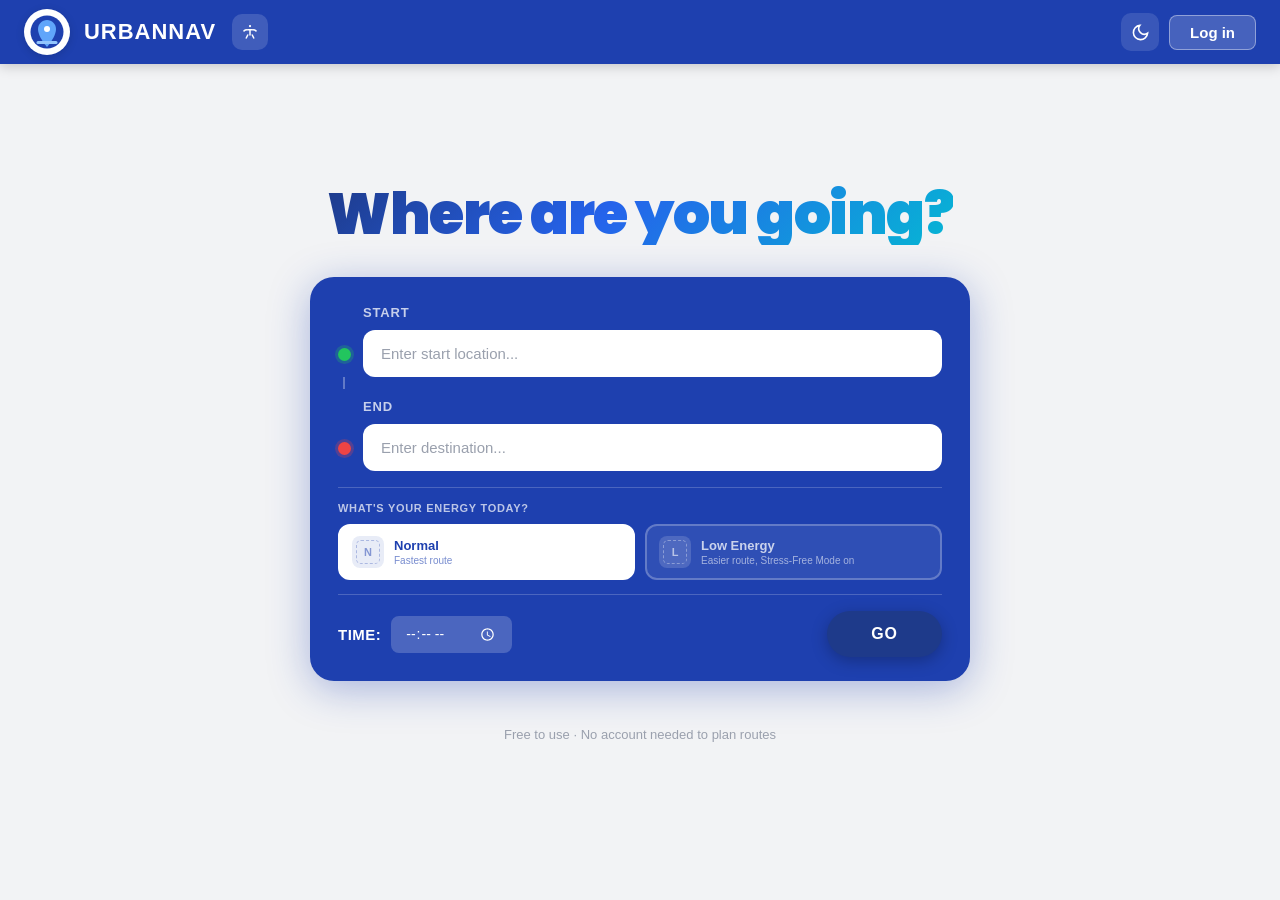
==== frontend/home.html @ 5a8ffb1b "final version home.html" ====
<!DOCTYPE html>
<html lang="en" data-theme="light">
<head>
  <meta charset="UTF-8">
  <meta name="viewport" content="width=device-width, initial-scale=1.0">
  <meta http-equiv="Cache-Control" content="no-cache, no-store, must-revalidate">
  <meta http-equiv="Pragma" content="no-cache">
  <meta http-equiv="Expires" content="0">
  <title>UrbanNav</title>
  <link href="https://fonts.googleapis.com/css2?family=Poppins:wght@700;800;900&display=swap" rel="stylesheet">

  <style>
    /* ALL CSS EMBEDDED — no external stylesheet needed */
    :root {
      --brand: #1E40AF; --brand-dark: #1e3a8a;
      --bg-app: #F2F3F5; --bg-surface: #FFFFFF; --bg-input: #F7F8FA; --bg-nav: #1E40AF;
      --text-primary: #0D1117; --text-secondary: #5A6170; --text-muted: #9AA0AD;
      --border: #E4E7EC; --border-input: #D0D5DD;
      --nav-h: 64px;
      --font: -apple-system, BlinkMacSystemFont, "Segoe UI", Roboto, Helvetica, Arial, sans-serif;
      --trans: 0.2s ease;
    }
    [data-theme="dark"] {
      --bg-app: #0D1117; --bg-surface: #161B22; --bg-input: #1C2128; --bg-nav: #1e3a8a;
      --text-primary: #E6EDF3; --text-secondary: #8B949E; --text-muted: #6E7681;
      --border: #30363D; --border-input: #30363D;
    }
    *, *::before, *::after { box-sizing: border-box; margin: 0; padding: 0; }
    html { font-size: 14px; transition: font-size 0.2s ease; }
    html, body { height: 100%; font-family: var(--font); background: var(--bg-app); color: var(--text-primary); }
    button { cursor: pointer; font-family: var(--font); }
    input  { font-family: var(--font); }

    /* NAV */
    .top-nav { position: fixed; top: 0; left: 0; right: 0; height: var(--nav-h); background: var(--bg-nav); display: flex; align-items: center; justify-content: space-between; padding: 0 24px; z-index: 100; box-shadow: 0 2px 12px rgba(0,0,0,0.2); }
    .nav-left  { display: flex; align-items: center; gap: 14px; }
    .nav-right { display: flex; align-items: center; gap: 10px; }
    .nav-logo-circle { width: 46px; height: 46px; border-radius: 50%; background: white; display: flex; align-items: center; justify-content: center; flex-shrink: 0; overflow: hidden; box-shadow: 0 2px 8px rgba(0,0,0,0.15); }
    .nav-logo-img { width: 36px; height: 36px; object-fit: contain; border-radius: 50%; }
    .nav-brand-name { font-size: 1.57rem; font-weight: 800; color: white; letter-spacing: 1px; text-transform: uppercase; }
    .night-btn { width: 38px; height: 38px; border-radius: 10px; border: none; background: rgba(255,255,255,0.12); color: white; display: flex; align-items: center; justify-content: center; }
    .night-btn:hover { background: rgba(255,255,255,0.22); }
    .night-btn svg { width: 19px; height: 19px; }
    .icon-sun { display: none; } .icon-moon { display: block; }
    [data-theme="dark"] .icon-moon { display: none; } [data-theme="dark"] .icon-sun { display: block; }
    .nav-login-btn { background: rgba(255,255,255,0.18); color: white; border: 1.5px solid rgba(255,255,255,0.4); border-radius: 8px; padding: 8px 20px; font-size: 1.07rem; font-weight: 600; }
    .nav-login-btn:hover { background: rgba(255,255,255,0.28); }
    .home-user-label { color: white; font-size: 0.93rem; font-weight: 600; max-width: 100px; overflow: hidden; text-overflow: ellipsis; white-space: nowrap; opacity: 0.92; }
    .home-logout-btn { width: 38px; height: 38px; border-radius: 10px; border: none; background: rgba(255,255,255,0.12); color: white; display: flex; align-items: center; justify-content: center; }
    .home-logout-btn:hover { background: rgba(239,68,68,0.35); }
    .home-logout-btn svg { width: 18px; height: 18px; }

    /* ACCESSIBILITY BTN + PANEL */
    .home-acc-btn { width: 36px; height: 36px; border-radius: 10px; border: none; background: rgba(255,255,255,0.15); color: white; display: flex; align-items: center; justify-content: center; cursor: pointer; flex-shrink: 0; margin-left: 2px; }
    .home-acc-btn:hover { background: rgba(255,255,255,0.28); }
    .home-acc-dropdown { position: fixed; top: calc(var(--nav-h) + 6px); left: 10px; width: 260px; background: var(--bg-surface); border: 1px solid var(--border); border-radius: 14px; box-shadow: 0 8px 32px rgba(0,0,0,0.18); z-index: 3000; overflow: hidden; }
    .home-acc-arrow { position: absolute; top: -7px; left: 52px; width: 14px; height: 14px; background: var(--bg-surface); border-left: 1px solid var(--border); border-top: 1px solid var(--border); transform: rotate(45deg); z-index: 1; }
    .home-acc-header { display: flex; justify-content: space-between; align-items: center; padding: 12px 14px 10px; border-bottom: 1px solid var(--border); font-size: 0.93rem; font-weight: 600; color: var(--text-primary); position: relative; z-index: 2; background: var(--bg-surface); }
    .home-acc-close { background: none; border: none; font-size: 0.93rem; color: var(--text-muted); cursor: pointer; padding: 2px 6px; border-radius: 6px; }
    .home-acc-close:hover { background: var(--bg-input); }
    .home-acc-body { padding: 14px; }
    .home-acc-section-title { font-size: 0.71rem; font-weight: 700; letter-spacing: 0.6px; text-transform: uppercase; color: var(--text-muted); margin-bottom: 10px; }
    .home-acc-size-row { display: grid; grid-template-columns: 1fr 1fr 1fr; gap: 6px; margin-bottom: 6px; }
    .home-acc-size-btn { background: var(--bg-input); border: 1.5px solid var(--border); border-radius: 8px; padding: 8px 4px; font-weight: 700; color: var(--text-secondary); cursor: pointer; line-height: 1; font-size: 13px; }
    .home-acc-size-btn.home-size-mid   { font-size: 16px; }
    .home-acc-size-btn.home-size-large { font-size: 20px; }
    .home-acc-size-btn:hover { border-color: var(--brand); color: var(--brand); }
    .home-acc-size-btn.home-acc-size-active { background: var(--brand); border-color: var(--brand); color: #fff; }
    .home-acc-size-labels { display: grid; grid-template-columns: 1fr 1fr 1fr; gap: 6px; text-align: center; font-size: 0.71rem; color: var(--text-muted); margin-bottom: 4px; }
    .home-acc-divider { height: 1px; background: var(--border); margin: 12px 0; }
    .home-acc-toggle-row { display: flex; align-items: center; justify-content: space-between; cursor: pointer; margin-bottom: 6px; }
    .home-acc-toggle-label { display: flex; align-items: center; gap: 7px; font-size: 0.93rem; font-weight: 500; color: var(--text-primary); }
    .home-acc-switch { width: 40px; height: 22px; background: var(--border); border-radius: 11px; position: relative; cursor: pointer; transition: background 0.2s; flex-shrink: 0; outline: none; }
    [aria-checked="true"].home-acc-switch { background: var(--brand); }
    .home-acc-switch-thumb { position: absolute; top: 3px; left: 3px; width: 16px; height: 16px; background: #fff; border-radius: 50%; transition: transform 0.2s; box-shadow: 0 1px 3px rgba(0,0,0,0.25); }
    [aria-checked="true"].home-acc-switch .home-acc-switch-thumb { transform: translateX(18px); }
    .home-acc-hint { font-size: 0.71rem; color: var(--text-muted); line-height: 1.4; }
    .home-acc-reset { width: 100%; background: none; border: 1.5px solid var(--border); border-radius: 8px; padding: 7px 0; font-size: 0.86rem; font-weight: 600; color: var(--text-secondary); cursor: pointer; }
    .home-acc-reset:hover { border-color: var(--brand); color: var(--brand); background: #EFF6FF; }

    /* MAIN PAGE */
    .page { min-height: 100vh; padding: var(--nav-h) 20px 40px; display: flex; flex-direction: column; align-items: center; justify-content: center; }

    /* Hero title — original size restored */
    .hero-title {
      font-family: "Poppins", var(--font);
      font-size: clamp(2.29rem, 6vw, 4.14rem);
      font-weight: 900;
      margin-bottom: 32px;
      text-align: center;
      line-height: 1.1;
      letter-spacing: -1.5px;
      background: linear-gradient(135deg, #1E3A8A 0%, #2563EB 45%, #06B6D4 100%);
      -webkit-background-clip: text;
      -webkit-text-fill-color: transparent;
      background-clip: text;
    }
    [data-theme="dark"] .hero-title {
      background: linear-gradient(135deg, #93C5FD 0%, #60A5FA 50%, #67E8F9 100%);
      -webkit-background-clip: text; -webkit-text-fill-color: transparent; background-clip: text;
    }

    /* SEARCH CARD */
    .search-card { background: var(--brand); border-radius: 24px; padding: 28px 28px 24px; width: 100%; max-width: 660px; box-shadow: 0 8px 40px rgba(30,64,175,0.35); }
    .search-card-label { font-size: 0.93rem; font-weight: 700; color: rgba(255,255,255,0.75); text-transform: uppercase; letter-spacing: 0.8px; margin-bottom: 10px; }
    .inputs-wrapper { display: flex; flex-direction: column; }
    .labeled-input { display: flex; align-items: flex-end; gap: 12px; }
    .input-col { flex: 1; }
    .input-dot { width: 13px; height: 13px; border-radius: 50%; flex-shrink: 0; margin-bottom: 16px; }
    .dot-green { background: #22C55E; box-shadow: 0 0 0 3px rgba(34,197,94,0.25); }
    .dot-red   { background: #EF4444; box-shadow: 0 0 0 3px rgba(239,68,68,0.25); }
    .input-connector-line { width: 2px; height: 12px; background: rgba(255,255,255,0.3); margin-left: 5px; margin-bottom: 10px; }
    .search-input { width: 100%; padding: 15px 18px; border: none; border-radius: 12px; font-size: 1.07rem; font-weight: 500; background: white; color: #0D1117; outline: none; }
    .search-input:focus { box-shadow: 0 0 0 3px rgba(255,255,255,0.4); }
    .search-input::placeholder { color: #9AA0AD; font-weight: 400; }

    /* TIME ROW */
    .time-row { display: flex; align-items: center; justify-content: space-between; margin-top: 16px; gap: 16px; }
    .time-label-group { display: flex; align-items: center; gap: 10px; }
    .time-label { font-size: 1.07rem; font-weight: 700; color: white; text-transform: uppercase; letter-spacing: 0.5px; }
    .time-input { padding: 8px 14px; border: none; border-radius: 8px; font-size: 1rem; font-weight: 500; background: rgba(255,255,255,0.2); color: white; outline: none; min-width: 120px; -webkit-text-fill-color: white; }
    .time-input:hover { background: rgba(255,255,255,0.28); }
    .time-input::-webkit-calendar-picker-indicator { filter: invert(1); cursor: pointer; }
    .time-input::-webkit-datetime-edit,
    .time-input::-webkit-datetime-edit-fields-wrapper,
    .time-input::-webkit-datetime-edit-hour-field,
    .time-input::-webkit-datetime-edit-minute-field,
    .time-input::-webkit-datetime-edit-ampm-field { color: white; -webkit-text-fill-color: white; }
    .go-btn { background: var(--brand-dark); color: white; border: none; border-radius: 50px; padding: 14px 44px; font-size: 1.14rem; font-weight: 800; letter-spacing: 1px; text-transform: uppercase; box-shadow: 0 4px 16px rgba(0,0,0,0.25); flex-shrink: 0; }
    .go-btn:hover  { background: #172554; }
    .go-btn:active { transform: scale(0.97); }

    /* ═══════════════════════════════════════════════
       FEATURE 1: ENERGY LEVEL
       Sits between location inputs and time/GO row.
       Two plain <button> elements — works Chrome + Safari.
    ═══════════════════════════════════════════════ */
    .energy-row {
      margin: 16px 0 0;
      padding: 14px 0 14px;
      border-top: 1px solid rgba(255,255,255,0.2);
      border-bottom: 1px solid rgba(255,255,255,0.2);
    }

    /* "What's your energy today?" label above the buttons */
    .energy-section-label {
      font-size: 11px;
      font-weight: 700;
      color: rgba(255,255,255,0.7);
      text-transform: uppercase;
      letter-spacing: 0.7px;
      margin-bottom: 10px;
    }

    .energy-options {
      display: flex;
      gap: 10px;
    }
    .energy-opt {
      flex: 1;
      display: flex;
      align-items: center;
      gap: 10px;
      padding: 10px 12px;
      border-radius: 12px;
      border: 2px solid rgba(255,255,255,0.25);
      background: rgba(255,255,255,0.08);
      color: rgba(255,255,255,0.75);
      font-family: inherit;
      cursor: pointer;
      text-align: left;
      transition: background 0.15s, border-color 0.15s, color 0.15s;
    }
    .energy-opt:hover {
      background: rgba(255,255,255,0.16);
      border-color: rgba(255,255,255,0.45);
      color: white;
    }
    .energy-opt.energy-active {
      background: white;
      border-color: white;
      color: #1E40AF;
    }

    /* Icon area — 32x32 container for your image */
    .energy-opt-icon {
      width: 32px;
      height: 32px;
      border-radius: 8px;
      background: rgba(255,255,255,0.15);
      display: flex;
      align-items: center;
      justify-content: center;
      flex-shrink: 0;
      overflow: hidden;
    }
    .energy-opt.energy-active .energy-opt-icon {
      background: rgba(30,64,175,0.1);
    }
    .energy-opt-icon img {
      width: 24px;
      height: 24px;
      object-fit: contain;
      display: block;
    }
    /* Dashed placeholder shown when image file isn't found */
    .energy-icon-placeholder {
      display: none;
      width: 24px;
      height: 24px;
      align-items: center;
      justify-content: center;
      font-size: 11px;
      font-weight: 800;
      color: rgba(255,255,255,0.6);
      border: 1.5px dashed rgba(255,255,255,0.35);
      border-radius: 5px;
    }
    .energy-opt.energy-active .energy-icon-placeholder {
      color: rgba(30,64,175,0.5);
      border-color: rgba(30,64,175,0.3);
    }

    /* Text content next to icon */
    .energy-opt-content {
      display: flex;
      flex-direction: column;
      gap: 1px;
      min-width: 0;
    }
    .energy-opt-title {
      font-size: 13px;
      font-weight: 700;
      line-height: 1.2;
    }
    .energy-opt-sub {
      font-size: 10px;
      font-weight: 400;
      opacity: 0.75;
      line-height: 1.3;
    }
    .energy-opt.energy-active .energy-opt-sub { opacity: 0.6; }

    /* ERROR + TAGLINE */
    .home-error { margin-top: 14px; font-size: 0.93rem; font-weight: 600; color: #EF4444; min-height: 18px; text-align: center; }
    [data-theme="dark"] .home-error { color: #FCA5A5; }
    .tagline { margin-top: 14px; font-size: 0.93rem; color: var(--text-muted); text-align: center; }

    /* AUTH MODAL */
    .modal-overlay { position: fixed; inset: 0; background: rgba(0,0,0,0.55); z-index: 9000; display: flex; align-items: center; justify-content: center; padding: 20px; backdrop-filter: blur(3px); }
    .modal-box { background: var(--bg-surface); border-radius: 18px; padding: 28px; width: 100%; max-width: 400px; position: relative; box-shadow: 0 20px 60px rgba(0,0,0,0.3); border: 1px solid var(--border); }
    .modal-close-btn { position: absolute; top: 16px; right: 16px; background: var(--bg-input); border: none; border-radius: 8px; width: 30px; height: 30px; color: var(--text-secondary); cursor: pointer; display: flex; align-items: center; justify-content: center; font-size: 1rem; }
    .modal-close-btn:hover { background: var(--border); }
    .auth-tabs { display: flex; gap: 4px; background: var(--bg-input); border-radius: 10px; padding: 4px; margin-bottom: 20px; }
    .auth-tab { flex: 1; padding: 8px 0; border: none; border-radius: 8px; background: transparent; font-size: 0.93rem; font-weight: 600; color: var(--text-muted); cursor: pointer; }
    .auth-tab-active { background: var(--bg-surface); color: var(--brand); box-shadow: 0 1px 3px rgba(0,0,0,0.08); }
    .auth-error { font-size: 0.86rem; color: #DC2626; background: #FEF2F2; border: 1px solid #FECACA; border-radius: 8px; padding: 8px 12px; margin-bottom: 12px; }
    .auth-error:empty { display: none; }
    .auth-field { margin-bottom: 14px; }
    .auth-field label { display: block; font-size: 0.86rem; font-weight: 600; color: var(--text-secondary); margin-bottom: 5px; }
    .auth-field-row { display: grid; grid-template-columns: 1fr 1fr; gap: 10px; }
    .auth-input { width: 100%; padding: 10px 12px; border: 1.5px solid var(--border-input); border-radius: 9px; font-size: 0.93rem; background: var(--bg-input); color: var(--text-primary); outline: none; }
    .auth-input:focus { border-color: var(--brand); }
    .auth-input::placeholder { color: var(--text-muted); }
    .auth-submit-btn { width: 100%; background: var(--brand); color: white; border: none; border-radius: 10px; padding: 11px 0; font-size: 1rem; font-weight: 700; cursor: pointer; margin-top: 4px; margin-bottom: 14px; }
    .auth-submit-btn:hover { background: var(--brand-dark); }
    .auth-switch { text-align: center; font-size: 0.86rem; color: var(--text-muted); }
    .auth-switch a { color: var(--brand); font-weight: 600; text-decoration: none; }

    /* HIGH CONTRAST */
    [data-contrast="high"] {
      --bg-app: #000; --bg-surface: #0a0a0a; --bg-input: #111; --bg-nav: #000080;
      --text-primary: #FFF; --text-secondary: #FF0; --text-muted: #CCC;
      --border: #FFF; --brand: #4488FF; --brand-dark: #2266DD;
    }
    [data-contrast="high"] .search-card { background: #000080; border: 2px solid #FFF; }
    [data-contrast="high"] .search-input { background: #000; color: #FFF; border: 2px solid #FFF; }
    [data-contrast="high"] .go-btn { background: #00C; border: 2px solid #FFF; }
    [data-contrast="high"] .modal-box { border: 2px solid #FFF; }
    [data-contrast="high"] .energy-opt.energy-active { background: #FFF; color: #00C; }

    /* RESPONSIVE */
    @media (max-width: 500px) {
      .search-card { padding: 16px 14px 16px; }
      .time-row { flex-direction: column; align-items: stretch; }
      .go-btn { width: 100%; text-align: center; }
      .energy-options { flex-direction: column; }
      .home-acc-dropdown { left: 8px; right: 8px; width: auto; }
    }
  </style>

  <script>
    /* Apply saved accessibility prefs BEFORE paint */
    (function() {
      var size  = localStorage.getItem('urbannav_textsize') || 'medium';
      var sizes = { small: '12px', medium: '14px', large: '17px' };
      document.documentElement.style.fontSize = sizes[size] || '14px';
      if (localStorage.getItem('urbannav_contrast') === 'true')
        document.documentElement.setAttribute('data-contrast', 'high');
    })();
  </script>
</head>
<body>

  <!-- TOP NAV -->
  <header class="top-nav">
    <div class="nav-left">
      <div class="nav-logo-circle">
        <img src="logo.png" alt="UrbanNav logo" class="nav-logo-img"
             onerror="this.style.display='none';this.nextElementSibling.style.display='flex'">
        <svg viewBox="0 0 48 48" fill="none" width="36" height="36" style="display:none">
          <circle cx="24" cy="24" r="22" fill="#1E40AF"/>
          <path d="M24 8C17.4 8 12 13.4 12 20c0 10.5 12 24 12 24s12-13.5 12-24c0-6.6-5.4-12-12-12z" fill="#60A5FA"/>
          <circle cx="24" cy="20" r="4" fill="white"/>
          <rect x="10" y="36" width="28" height="4" rx="2" fill="#93C5FD"/>
        </svg>
      </div>
      <span class="nav-brand-name">UrbanNav</span>
      <button class="home-acc-btn" id="homeAccBtn" aria-label="Accessibility options">
        <svg viewBox="0 0 24 24" fill="none" stroke="currentColor" stroke-width="2"
             stroke-linecap="round" stroke-linejoin="round" width="18" height="18">
          <circle cx="12" cy="4" r="1.5" fill="currentColor" stroke="none"/>
          <path d="M9 9h6M12 9v7M9 16l-2 4M15 16l2 4"/>
          <path d="M8 9c-1.5 0-3 .5-4 1.5M16 9c1.5 0 3 .5 4 1.5"/>
        </svg>
      </button>
    </div>
    <div class="nav-right">
      <button class="night-btn" id="nightBtn" title="Toggle dark mode">
        <svg class="icon-moon" viewBox="0 0 24 24" fill="none" stroke="currentColor" stroke-width="2" stroke-linecap="round">
          <path d="M21 12.79A9 9 0 1 1 11.21 3 7 7 0 0 0 21 12.79z"/>
        </svg>
        <svg class="icon-sun" viewBox="0 0 24 24" fill="none" stroke="currentColor" stroke-width="2" stroke-linecap="round">
          <circle cx="12" cy="12" r="5"/>
          <line x1="12" y1="1" x2="12" y2="3"/><line x1="12" y1="21" x2="12" y2="23"/>
          <line x1="4.22" y1="4.22" x2="5.64" y2="5.64"/><line x1="18.36" y1="18.36" x2="19.78" y2="19.78"/>
          <line x1="1" y1="12" x2="3" y2="12"/><line x1="21" y1="12" x2="23" y2="12"/>
          <line x1="4.22" y1="19.78" x2="5.64" y2="18.36"/><line x1="18.36" y1="5.64" x2="19.78" y2="4.22"/>
        </svg>
      </button>
      <button class="nav-login-btn" id="loginBtn">Log in</button>
      <span id="homeUserLabel" class="home-user-label" style="display:none"></span>
      <button id="homeLogoutBtn" class="home-logout-btn" style="display:none" title="Log out" onclick="homeLogout()">
        <svg viewBox="0 0 24 24" fill="none" stroke="currentColor" stroke-width="2" stroke-linecap="round">
          <path d="M9 21H5a2 2 0 0 1-2-2V5a2 2 0 0 1 2-2h4"/>
          <polyline points="16 17 21 12 16 7"/>
          <line x1="21" y1="12" x2="9" y2="12"/>
        </svg>
      </button>
    </div>
  </header>

  <!-- ACCESSIBILITY PANEL -->
  <div id="homeAccPanel" class="home-acc-dropdown" style="display:none" role="dialog">
    <div class="home-acc-arrow"></div>
    <div class="home-acc-header">
      <span>Accessibility</span>
      <button class="home-acc-close" onclick="document.getElementById('homeAccPanel').style.display='none'">&#x2715;</button>
    </div>
    <div class="home-acc-body">
      <p class="home-acc-section-title">Text Size</p>
      <div class="home-acc-size-row">
        <button class="home-acc-size-btn"                 id="homeSizeSmall"  onclick="accSetSize('small')">A</button>
        <button class="home-acc-size-btn home-size-mid"   id="homeSizeMedium" onclick="accSetSize('medium')">A</button>
        <button class="home-acc-size-btn home-size-large" id="homeSizeLarge"  onclick="accSetSize('large')">A</button>
      </div>
      <div class="home-acc-size-labels"><span>Small</span><span>Medium</span><span>Large</span></div>
      <div class="home-acc-divider"></div>
      <p class="home-acc-section-title">High Contrast</p>
      <label class="home-acc-toggle-row">
        <span class="home-acc-toggle-label">
          <svg viewBox="0 0 24 24" fill="none" stroke="currentColor" stroke-width="2" width="15" height="15">
            <circle cx="12" cy="12" r="10"/>
            <path d="M12 2a10 10 0 0 1 0 20V2z" fill="currentColor" stroke="none"/>
          </svg>
          High contrast mode
        </span>
        <div class="home-acc-switch" id="homeContrastSwitch" role="switch" aria-checked="false" tabindex="0"
             onclick="accToggleContrast()" onkeydown="if(event.key==='Enter'||event.key===' ')accToggleContrast()">
          <div class="home-acc-switch-thumb"></div>
        </div>
      </label>
      <p class="home-acc-hint">Increases contrast for better readability</p>
      <div class="home-acc-divider"></div>
      <button class="home-acc-reset" onclick="accReset()">Reset to defaults</button>
    </div>
  </div>

  <!-- MAIN CONTENT -->
  <main class="page">
    <h1 class="hero-title">Where are you going?</h1>

    <div class="search-card">

      <!-- 1. Location inputs -->
      <div class="inputs-wrapper">
        <div class="labeled-input">
          <span class="input-dot dot-green"></span>
          <div class="input-col">
            <p class="search-card-label">Start</p>
            <input id="homeFrom" type="text" class="search-input"
                   placeholder="Enter start location..." autocomplete="off">
          </div>
        </div>
        <div class="input-connector-line"></div>
        <div class="labeled-input">
          <span class="input-dot dot-red"></span>
          <div class="input-col">
            <p class="search-card-label">End</p>
            <input id="homeTo" type="text" class="search-input"
                   placeholder="Enter destination..." autocomplete="off">
          </div>
        </div>
      </div>

      <!-- 2. FEATURE 1: Energy Level — between location inputs and time/GO -->
      <div class="energy-row">
        <p class="energy-section-label">What's your energy today?</p>
        <input type="hidden" id="energyLevel" value="normal">
        <div class="energy-options">

          <!-- Normal button — replace normal-icon.png with your own image -->
          <button type="button" class="energy-opt energy-active" id="energyNormal"
                  onclick="setEnergyLevel('normal')">
            <span class="energy-opt-icon">
              <img src="normalenergy.png" alt=""
                   onerror="this.style.display='none';this.nextElementSibling.style.display='flex'">
              <span class="energy-icon-placeholder">N</span>
            </span>
            <span class="energy-opt-content">
              <span class="energy-opt-title">Normal</span>
              <span class="energy-opt-sub">Fastest route</span>
            </span>
          </button>

          <!-- Low Energy button — replace low-icon.png with your own image -->
          <button type="button" class="energy-opt" id="energyLow"
                  onclick="setEnergyLevel('low')">
            <span class="energy-opt-icon">
              <img src="lowenerygy.png" alt=""
                   onerror="this.style.display='none';this.nextElementSibling.style.display='flex'">
              <span class="energy-icon-placeholder">L</span>
            </span>
            <span class="energy-opt-content">
              <span class="energy-opt-title">Low Energy</span>
              <span class="energy-opt-sub">Easier route, Stress-Free Mode on</span>
            </span>
          </button>

        </div>
      </div>

      <!-- 3. Time + GO -->
      <div class="time-row">
        <div class="time-label-group">
          <span class="time-label">Time:</span>
          <input type="time" id="homeTime" class="time-input">
        </div>
        <button class="go-btn" id="goBtn">GO</button>
      </div>

    </div>

    <p class="home-error" id="homeError"></p>
    <p class="tagline">Free to use &middot; No account needed to plan routes</p>
  </main>

  <!-- AUTH MODAL -->
  <div id="authModal" class="modal-overlay" style="display:none"
       onclick="if(event.target===this)closeModal()">
    <div class="modal-box">
      <button class="modal-close-btn" onclick="closeModal()">&#x2715;</button>
      <div class="auth-tabs">
        <button id="tabLogin"    class="auth-tab auth-tab-active" onclick="switchTab('login')">Log In</button>
        <button id="tabRegister" class="auth-tab"                 onclick="switchTab('register')">Register</button>
      </div>
      <p id="authError" class="auth-error"></p>
      <div id="loginForm">
        <div class="auth-field"><label>Email</label><input id="loginEmail" type="email" placeholder="you@example.com" class="auth-input"></div>
        <div class="auth-field"><label>Password</label><input id="loginPassword" type="password" placeholder="password" class="auth-input"></div>
        <button class="auth-submit-btn" onclick="submitLogin()">Log In</button>
        <p class="auth-switch">No account? <a href="#" onclick="switchTab('register')">Register here</a></p>
      </div>
      <div id="registerForm" style="display:none">
        <div class="auth-field-row">
          <div class="auth-field"><label>First Name</label><input id="regFirst" type="text" placeholder="Jane" class="auth-input"></div>
          <div class="auth-field"><label>Last Name</label><input id="regLast"  type="text" placeholder="Smith" class="auth-input"></div>
        </div>
        <div class="auth-field"><label>Email</label><input id="regEmail" type="email" placeholder="you@example.com" class="auth-input"></div>
        <div class="auth-field"><label>Password</label><input id="regPassword" type="password" placeholder="min 6 chars" class="auth-input"></div>
        <button class="auth-submit-btn" onclick="submitRegister()">Create Account</button>
        <p class="auth-switch">Have an account? <a href="#" onclick="switchTab('login')">Log in</a></p>
      </div>
    </div>
  </div>

  <!-- SCRIPTS -->
  <script src="config.js"></script>
  <script src="home.js"></script>

  <script>
    /* ── FEATURE 1: Energy Level ──
       setEnergyLevel() updates button states and the hidden input.
       It also links to Feature 3 (Stress-Free Mode):
       selecting "Low Energy" pre-enables Commuter Stress-Free Mode
       so index.html picks it up immediately from localStorage. */
    function setEnergyLevel(val) {
      document.getElementById('energyLevel').value = val;
      document.getElementById('energyNormal').classList.toggle('energy-active', val === 'normal');
      document.getElementById('energyLow').classList.toggle('energy-active', val === 'low');
      // Feature 1 + 4 link
      localStorage.setItem('urbannav_stressfree', val === 'low' ? 'true' : 'false');
    }

    /* ── Dark mode ── */
    var _html  = document.documentElement;
    var _saved = localStorage.getItem('urbannav_theme');
    if (_saved) _html.setAttribute('data-theme', _saved);
    document.getElementById('nightBtn').addEventListener('click', function() {
      var next = _html.getAttribute('data-theme') === 'dark' ? 'light' : 'dark';
      _html.setAttribute('data-theme', next);
      localStorage.setItem('urbannav_theme', next);
    });

    /* ── Auth modal ── */
    document.getElementById('loginBtn').addEventListener('click', function() {
      var u = sessionStorage.getItem('urbannav_user');
      if (u) { window.location.href = 'index.html'; }
      else   { document.getElementById('authModal').style.display = 'flex'; switchTab('login'); }
    });
    function closeModal() {
      document.getElementById('authModal').style.display = 'none';
      document.getElementById('authError').textContent = '';
    }
    function switchTab(tab) {
      document.getElementById('loginForm').style.display    = tab === 'login'    ? 'block' : 'none';
      document.getElementById('registerForm').style.display = tab === 'register' ? 'block' : 'none';
      document.getElementById('tabLogin').classList.toggle('auth-tab-active',    tab === 'login');
      document.getElementById('tabRegister').classList.toggle('auth-tab-active', tab === 'register');
      document.getElementById('authError').textContent = '';
    }

    /* ── Accessibility panel ── */
    document.getElementById('homeAccBtn').addEventListener('click', function(e) {
      e.stopPropagation();
      var panel = document.getElementById('homeAccPanel');
      panel.style.display = panel.style.display === 'none' ? 'block' : 'none';
    });
    document.addEventListener('click', function(e) {
      var panel = document.getElementById('homeAccPanel');
      var btn   = document.getElementById('homeAccBtn');
      if (panel && panel.style.display !== 'none' && !panel.contains(e.target) && e.target !== btn)
        panel.style.display = 'none';
    });
    function accSetSize(s) { _accApplySize(s, true); }
    function accToggleContrast() { _accApplyContrast(document.documentElement.getAttribute('data-contrast') !== 'high', true); }
    function accReset() { _accApplySize('medium', true); _accApplyContrast(false, true); }
    function _accApplySize(size, save) {
      var sizes = { small: '12px', medium: '14px', large: '17px' };
      document.documentElement.style.fontSize = sizes[size] || '14px';
      document.documentElement.setAttribute('data-textsize', size);
      ['small','medium','large'].forEach(function(s) {
        var b = document.getElementById('homeSize' + s.charAt(0).toUpperCase() + s.slice(1));
        if (b) b.classList.toggle('home-acc-size-active', s === size);
      });
      if (save) localStorage.setItem('urbannav_textsize', size);
    }
    function _accApplyContrast(on, save) {
      var sw = document.getElementById('homeContrastSwitch');
      if (on) { document.documentElement.setAttribute('data-contrast','high'); if(sw) sw.setAttribute('aria-checked','true'); }
      else    { document.documentElement.removeAttribute('data-contrast');      if(sw) sw.setAttribute('aria-checked','false'); }
      if (save) localStorage.setItem('urbannav_contrast', on ? 'true' : 'false');
    }

    /* ── Auth UI ── */
    function homeUpdateAuthUI() {
      var raw      = sessionStorage.getItem('urbannav_user');
      var user     = raw ? JSON.parse(raw) : null;
      var loginBtn = document.getElementById('loginBtn');
      var label    = document.getElementById('homeUserLabel');
      var logout   = document.getElementById('homeLogoutBtn');
      if (!loginBtn) return;
      if (user) { loginBtn.style.display='none'; label.style.display='inline-block'; logout.style.display='inline-flex'; label.textContent=user.first_name; }
      else      { loginBtn.style.display='inline-block'; label.style.display='none'; logout.style.display='none'; }
    }
    function homeLogout() { sessionStorage.removeItem('urbannav_user'); homeUpdateAuthUI(); }

    /* ── On DOM ready ── */
    window.addEventListener('DOMContentLoaded', function() {
      // Restore energy selection from localStorage
      var sfOn = localStorage.getItem('urbannav_stressfree') === 'true';
      if (sfOn) setEnergyLevel('low');
      // Sync accessibility
      _accApplySize(localStorage.getItem('urbannav_textsize') || 'medium', false);
      _accApplyContrast(localStorage.getItem('urbannav_contrast') === 'true', false);
      homeUpdateAuthUI();
    });

    /* ── Auth submit functions (used by modal buttons) ── */
    async function submitLogin() {
      var email = document.getElementById('loginEmail').value.trim();
      var pass  = document.getElementById('loginPassword').value;
      var errEl = document.getElementById('authError');
      errEl.textContent = '';
      if (!email || !pass) { errEl.textContent = 'Please fill in all fields'; return; }
      try {
        var resp = await fetch('login.php', { method:'POST', headers:{'Content-Type':'application/json'}, body: JSON.stringify({email,password:pass}) });
        var data = JSON.parse(await resp.text());
        if (data.success) { sessionStorage.setItem('urbannav_user', JSON.stringify(data)); closeModal(); homeUpdateAuthUI(); }
        else errEl.textContent = data.error || 'Login failed';
      } catch(e) { errEl.textContent = 'Cannot reach server — are you on http://localhost:8888?'; }
    }
    async function submitRegister() {
      var fn=document.getElementById('regFirst').value.trim(), ln=document.getElementById('regLast').value.trim();
      var em=document.getElementById('regEmail').value.trim(), pw=document.getElementById('regPassword').value;
      var errEl=document.getElementById('authError'); errEl.textContent='';
      if (!fn||!ln||!em||!pw) { errEl.textContent='Please fill in all fields'; return; }
      try {
        var resp = await fetch('register.php', { method:'POST', headers:{'Content-Type':'application/json'}, body: JSON.stringify({first_name:fn,last_name:ln,email:em,password:pw}) });
        var data = JSON.parse(await resp.text());
        if (data.success) { sessionStorage.setItem('urbannav_user', JSON.stringify(data)); closeModal(); homeUpdateAuthUI(); }
        else errEl.textContent = data.error || 'Registration failed';
      } catch(e) { errEl.textContent = 'Cannot reach server — are you on http://localhost:8888?'; }
    }
  </script>

</body>
</html>
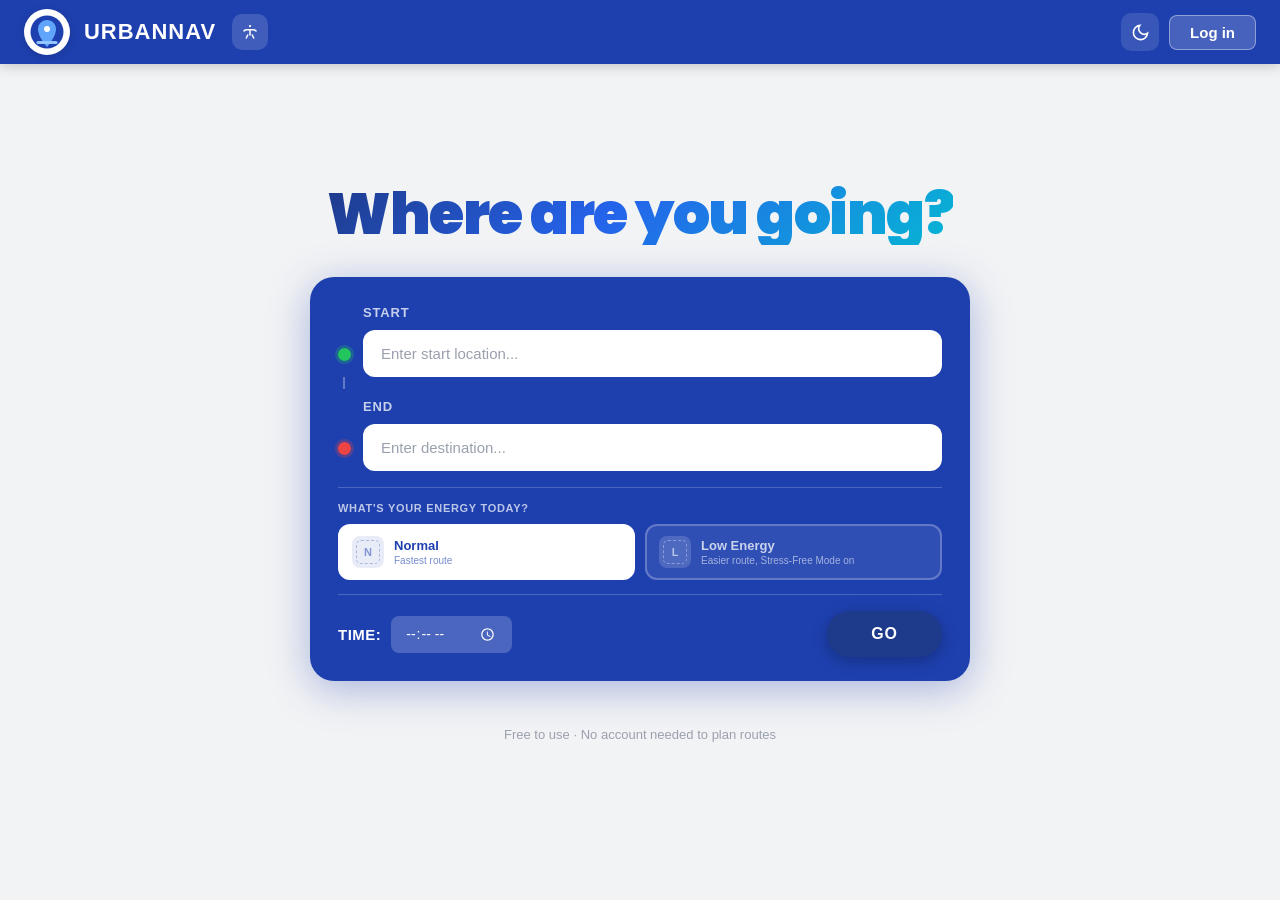
==== commit c8c3c32f: "final final version of html codes" ====
--- a/frontend/home.html
+++ b/frontend/home.html
@@ -10,7 +10,6 @@
   <link href="https://fonts.googleapis.com/css2?family=Poppins:wght@700;800;900&display=swap" rel="stylesheet">
 
   <style>
-    /* ALL CSS EMBEDDED — no external stylesheet needed */
     :root {
       --brand: #1E40AF; --brand-dark: #1e3a8a;
       --bg-app: #F2F3F5; --bg-surface: #FFFFFF; --bg-input: #F7F8FA; --bg-nav: #1E40AF;
@@ -130,11 +129,7 @@
     .go-btn:hover  { background: #172554; }
     .go-btn:active { transform: scale(0.97); }
 
-    /* ═══════════════════════════════════════════════
-       FEATURE 1: ENERGY LEVEL
-       Sits between location inputs and time/GO row.
-       Two plain <button> elements — works Chrome + Safari.
-    ═══════════════════════════════════════════════ */
+   
     .energy-row {
       margin: 16px 0 0;
       padding: 14px 0 14px;
@@ -142,7 +137,7 @@
       border-bottom: 1px solid rgba(255,255,255,0.2);
     }
 
-    /* "What's your energy today?" label above the buttons */
+    /* Energy options below time selectors */
     .energy-section-label {
       font-size: 11px;
       font-weight: 700;
@@ -182,7 +177,7 @@
       color: #1E40AF;
     }
 
-    /* Icon area — 32x32 container for your image */
+    /* Icon container on the left of each energy option */
     .energy-opt-icon {
       width: 32px;
       height: 32px;
@@ -413,13 +408,13 @@
         </div>
       </div>
 
-      <!-- 2. FEATURE 1: Energy Level — between location inputs and time/GO -->
+      <!--  Energy Level between location inputs and time/GO -->
       <div class="energy-row">
         <p class="energy-section-label">What's your energy today?</p>
         <input type="hidden" id="energyLevel" value="normal">
         <div class="energy-options">
 
-          <!-- Normal button — replace normal-icon.png with your own image -->
+         
           <button type="button" class="energy-opt energy-active" id="energyNormal"
                   onclick="setEnergyLevel('normal')">
             <span class="energy-opt-icon">
@@ -433,7 +428,7 @@
             </span>
           </button>
 
-          <!-- Low Energy button — replace low-icon.png with your own image -->
+         <!-- enerygy level-->
           <button type="button" class="energy-opt" id="energyLow"
                   onclick="setEnergyLevel('low')">
             <span class="energy-opt-icon">
@@ -450,7 +445,7 @@
         </div>
       </div>
 
-      <!-- 3. Time + GO -->
+      <!-- Time + GO -->
       <div class="time-row">
         <div class="time-label-group">
           <span class="time-label">Time:</span>
@@ -494,16 +489,12 @@
     </div>
   </div>
 
-  <!-- SCRIPTS -->
+
   <script src="config.js"></script>
   <script src="home.js"></script>
 
   <script>
-    /* ── FEATURE 1: Energy Level ──
-       setEnergyLevel() updates button states and the hidden input.
-       It also links to Feature 3 (Stress-Free Mode):
-       selecting "Low Energy" pre-enables Commuter Stress-Free Mode
-       so index.html picks it up immediately from localStorage. */
+// Energy level selection logic
     function setEnergyLevel(val) {
       document.getElementById('energyLevel').value = val;
       document.getElementById('energyNormal').classList.toggle('energy-active', val === 'normal');
@@ -512,7 +503,7 @@
       localStorage.setItem('urbannav_stressfree', val === 'low' ? 'true' : 'false');
     }
 
-    /* ── Dark mode ── */
+    /* Dark mode*/
     var _html  = document.documentElement;
     var _saved = localStorage.getItem('urbannav_theme');
     if (_saved) _html.setAttribute('data-theme', _saved);
@@ -522,7 +513,7 @@
       localStorage.setItem('urbannav_theme', next);
     });
 
-    /* ── Auth modal ── */
+    /* Auth modal */
     document.getElementById('loginBtn').addEventListener('click', function() {
       var u = sessionStorage.getItem('urbannav_user');
       if (u) { window.location.href = 'index.html'; }
@@ -540,7 +531,7 @@
       document.getElementById('authError').textContent = '';
     }
 
-    /* ── Accessibility panel ── */
+    /* Accessibility panel*/
     document.getElementById('homeAccBtn').addEventListener('click', function(e) {
       e.stopPropagation();
       var panel = document.getElementById('homeAccPanel');
@@ -572,7 +563,7 @@
       if (save) localStorage.setItem('urbannav_contrast', on ? 'true' : 'false');
     }
 
-    /* ── Auth UI ── */
+    /*Auth UI */
     function homeUpdateAuthUI() {
       var raw      = sessionStorage.getItem('urbannav_user');
       var user     = raw ? JSON.parse(raw) : null;
@@ -585,7 +576,7 @@
     }
     function homeLogout() { sessionStorage.removeItem('urbannav_user'); homeUpdateAuthUI(); }
 
-    /* ── On DOM ready ── */
+    /* On DOM ready */
     window.addEventListener('DOMContentLoaded', function() {
       // Restore energy selection from localStorage
       var sfOn = localStorage.getItem('urbannav_stressfree') === 'true';
@@ -596,7 +587,7 @@
       homeUpdateAuthUI();
     });
 
-    /* ── Auth submit functions (used by modal buttons) ── */
+    /* Auth submit functions (used by modal buttons)  */
     async function submitLogin() {
       var email = document.getElementById('loginEmail').value.trim();
       var pass  = document.getElementById('loginPassword').value;
